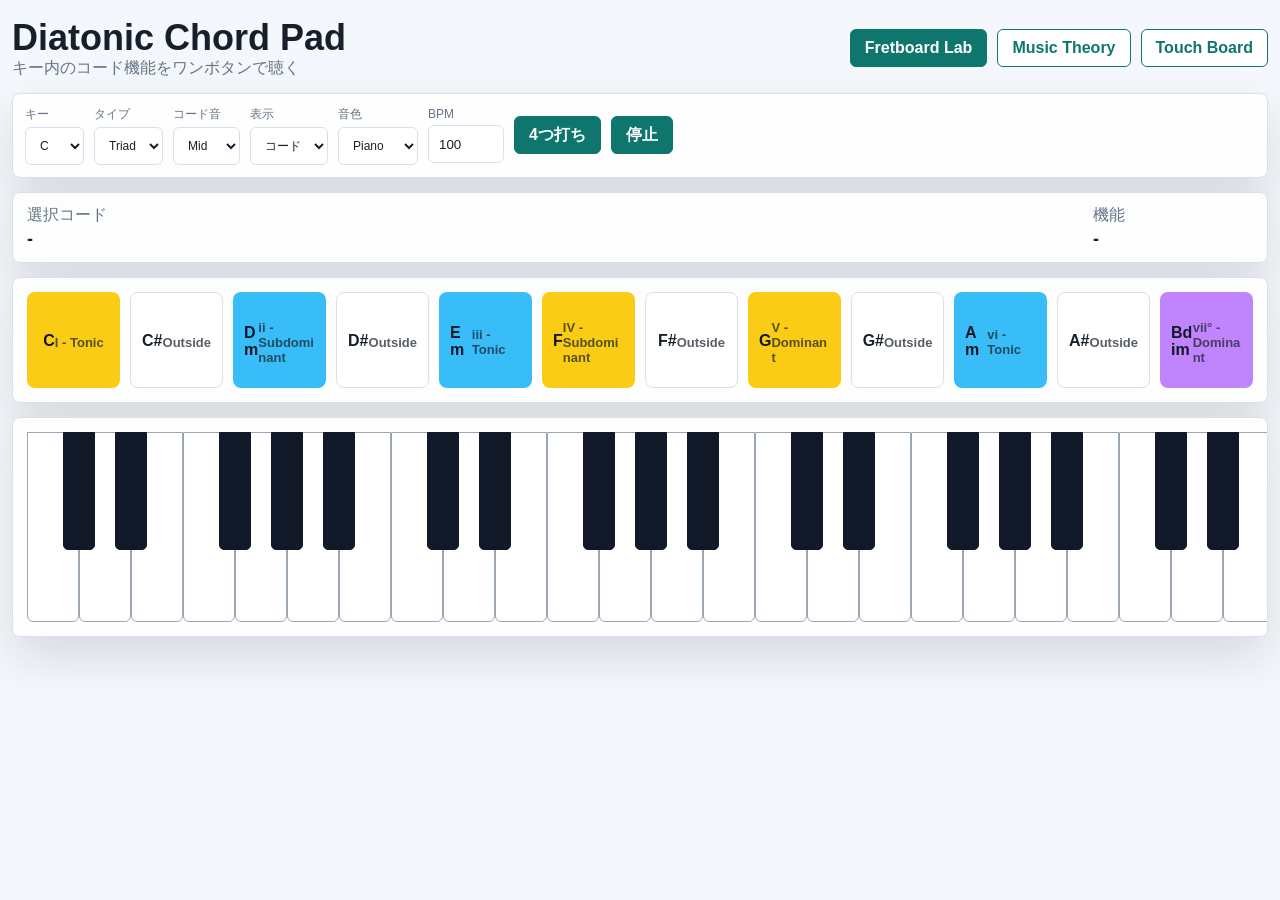
==== diatonic.html @ 3699303e "Add diatonic chord pad and touch board updates" ====
<!doctype html>
<html lang="ja">
  <head>
    <meta charset="utf-8" />
    <meta name="viewport" content="width=device-width, initial-scale=1" />
    <title>Diatonic Chord Pad</title>
    <link rel="stylesheet" href="./diatonic.css" />
  </head>
  <body>
    <main class="diatonic-app">
      <header class="app-header">
        <div>
          <h1>Diatonic Chord Pad</h1>
          <p>キー内のコード機能をワンボタンで聴く</p>
        </div>
        <nav class="nav-links" aria-label="pages">
          <a href="./index.html">Fretboard Lab</a>
          <a href="./theory.html">Music Theory</a>
          <a href="./touchboard.html">Touch Board</a>
        </nav>
      </header>

      <section class="control-bar" aria-label="controls">
        <label>
          <span>キー</span>
          <select id="keySelect"></select>
        </label>
        <label>
          <span>タイプ</span>
          <select id="chordTypeSelect">
            <option value="triad" selected>Triad</option>
            <option value="seventh">7th</option>
          </select>
        </label>
        <label>
          <span>コード音</span>
          <select id="octaveSelect">
            <option value="low">Lo</option>
            <option value="mid" selected>Mid</option>
            <option value="high">High</option>
          </select>
        </label>
        <label>
          <span>表示</span>
          <select id="viewSelect">
            <option value="plain">無地</option>
            <option value="quality" selected>コード</option>
            <option value="function">機能</option>
          </select>
        </label>
        <label>
          <span>音色</span>
          <select id="instrumentSelect">
            <option value="piano" selected>Piano</option>
            <option value="guitar">Guitar</option>
            <option value="strings">Strings</option>
            <option value="organ">Organ</option>
          </select>
        </label>
        <label>
          <span>BPM</span>
          <input id="bpmInput" type="number" min="40" max="240" step="1" value="100" />
        </label>
        <button id="fourBeatButton" type="button">4つ打ち</button>
        <button id="stopButton" type="button">停止</button>
      </section>

      <section class="status-panel">
        <div>
          <span>選択コード</span>
          <strong id="currentChord">-</strong>
        </div>
        <div>
          <span>機能</span>
          <strong id="currentFunction">-</strong>
        </div>
      </section>

      <section class="pad-section" aria-label="chord pads">
        <div id="chordPads" class="chord-pads"></div>
      </section>

      <section class="keyboard-section" aria-label="keyboard">
        <div id="keyboard" class="keyboard"></div>
      </section>
    </main>

    <script src="./diatonic.js"></script>
  </body>
</html>
---- diatonic.css ----
:root {
  color-scheme: light;
  --bg: #f4f7fb;
  --paper: #ffffff;
  --ink: #17202a;
  --muted: #657487;
  --line: #d8e1eb;
  --accent: #0f766e;
  --outside: #ffffff;
  --major: #facc15;
  --minor: #38bdf8;
  --dominant: #fb923c;
  --diminished: #c084fc;
  --tonic: #ef4444;
  --subdominant: #22c55e;
  --dominant-fn: #3b82f6;
  --shadow: 0 20px 48px rgba(23, 32, 42, 0.13);
}

* {
  box-sizing: border-box;
}

body {
  margin: 0;
  min-height: 100vh;
  background: var(--bg);
  color: var(--ink);
  font-family:
    "Segoe UI",
    "Hiragino Kaku Gothic ProN",
    "Yu Gothic UI",
    sans-serif;
}

button,
select {
  font: inherit;
}

.diatonic-app {
  display: grid;
  gap: 14px;
  width: min(1420px, calc(100vw - 24px));
  margin: 0 auto;
  padding: 18px 0 30px;
}

.app-header {
  display: flex;
  gap: 16px;
  align-items: center;
  justify-content: space-between;
}

h1,
p {
  margin: 0;
}

h1 {
  font-size: clamp(24px, 3vw, 36px);
  line-height: 1.1;
}

p,
.status-panel span {
  color: var(--muted);
}

.nav-links,
.control-bar,
.status-panel {
  display: flex;
  flex-wrap: wrap;
  gap: 10px;
  align-items: center;
}

.nav-links a,
button {
  display: inline-flex;
  align-items: center;
  justify-content: center;
  min-height: 38px;
  padding: 0 14px;
  border: 1px solid var(--accent);
  border-radius: 6px;
  background: var(--paper);
  color: var(--accent);
  font-weight: 750;
  text-decoration: none;
  cursor: pointer;
}

.nav-links a:first-child,
button {
  background: var(--accent);
  color: #fff;
}

.control-bar button.active {
  box-shadow:
    0 0 0 3px #111827,
    0 0 18px rgba(15, 118, 110, 0.35);
}

.control-bar,
.status-panel,
.pad-section,
.keyboard-section {
  border: 1px solid var(--line);
  border-radius: 8px;
  background: rgba(255, 255, 255, 0.9);
  box-shadow: var(--shadow);
}

.control-bar {
  padding: 12px;
}

.control-bar label {
  display: grid;
  gap: 4px;
  color: var(--muted);
  font-size: 12px;
}

select {
  min-height: 38px;
  padding: 0 10px;
  border: 1px solid var(--line);
  border-radius: 6px;
  background: #fff;
  color: var(--ink);
}

input {
  width: 76px;
  min-height: 38px;
  padding: 0 10px;
  border: 1px solid var(--line);
  border-radius: 6px;
  background: #fff;
  color: var(--ink);
}

.status-panel {
  justify-content: space-between;
  padding: 12px 14px;
}

.status-panel > div {
  display: grid;
  gap: 3px;
  min-width: 160px;
}

.status-panel strong {
  font-size: 18px;
}

.pad-section {
  padding: 14px;
}

.chord-pads {
  display: grid;
  grid-template-columns: repeat(12, minmax(88px, 1fr));
  gap: 10px;
}

.chord-pad {
  min-width: 0;
  min-height: 96px;
  padding: 10px;
  border: 1.5px solid var(--line);
  border-radius: 8px;
  background: var(--outside);
  color: var(--ink);
  box-shadow: none;
  cursor: pointer;
  overflow: hidden;
  text-align: left;
}

.chord-pad.diatonic {
  border-color: transparent;
  color: #111827;
}

.chord-pad.quality-major {
  background: var(--major);
}

.chord-pad.quality-minor {
  background: var(--minor);
}

.chord-pad.quality-dominant {
  background: var(--dominant);
}

.chord-pad.quality-diminished {
  background: var(--diminished);
}

.chord-pad.function-tonic {
  background: #f87171;
}

.chord-pad.function-subdominant {
  background: #4ade80;
}

.chord-pad.function-dominant {
  background: #3b82f6;
  color: #fff;
}

.chord-pad.playing,
.chord-pad.auto-playing {
  transform: translateY(-2px);
  box-shadow:
    0 0 0 3px #111827,
    0 16px 28px rgba(23, 32, 42, 0.18);
}

.pad-roman {
  display: block;
  font-size: 19px;
  font-weight: 900;
  line-height: 1.05;
  overflow-wrap: anywhere;
}

.pad-chord {
  display: block;
  margin-top: 4px;
  font-size: 16px;
  font-weight: 850;
  line-height: 1.05;
  overflow-wrap: anywhere;
}

.pad-function,
.pad-notes {
  display: block;
  margin-top: 7px;
  color: rgba(23, 32, 42, 0.72);
  font-size: 13px;
  font-weight: 750;
  line-height: 1.15;
  overflow-wrap: anywhere;
}

.function-dominant .pad-function,
.function-dominant .pad-notes {
  color: rgba(255, 255, 255, 0.82);
}

.keyboard-section {
  padding: 14px;
  overflow-x: auto;
}

.keyboard {
  position: relative;
  height: 190px;
  min-width: 1456px;
}

.white-key,
.black-key {
  position: absolute;
  display: grid;
  align-items: end;
  justify-items: center;
  border: 1px solid #9aa7b2;
  user-select: none;
  cursor: pointer;
  touch-action: none;
  -webkit-tap-highlight-color: transparent;
}

.white-key {
  top: 0;
  width: 52px;
  height: 190px;
  border-radius: 0 0 6px 6px;
  background: #fff;
  padding-bottom: 10px;
}

.black-key {
  top: 0;
  z-index: 2;
  width: 32px;
  height: 118px;
  border-color: #111827;
  border-radius: 0 0 5px 5px;
  background: #111827;
  color: #fff;
  padding-bottom: 8px;
}

.key-label {
  display: grid;
  place-items: center;
  width: 30px;
  height: 30px;
  border-radius: 50%;
  background: transparent;
  color: transparent;
  font-size: 11px;
  font-weight: 850;
}

.white-key.active .key-label,
.black-key.active .key-label {
  background: var(--accent);
  color: #fff;
  box-shadow:
    0 0 0 3px #111827,
    0 0 20px 7px rgba(15, 118, 110, 0.45);
}

@media (max-width: 900px) {
  .diatonic-app {
    width: min(100vw - 14px, 1420px);
    padding: 10px 0 20px;
  }

  .app-header {
    align-items: flex-start;
  }

  .app-header p {
    display: none;
  }

  .chord-pads {
    grid-template-columns: repeat(3, minmax(0, 1fr));
    gap: 8px;
  }

  .chord-pad {
    min-height: 88px;
    padding: 8px;
  }

  .pad-roman {
    font-size: 18px;
  }

  .pad-chord {
    font-size: 14px;
  }

  .pad-function,
  .pad-notes {
    font-size: 11px;
  }
}
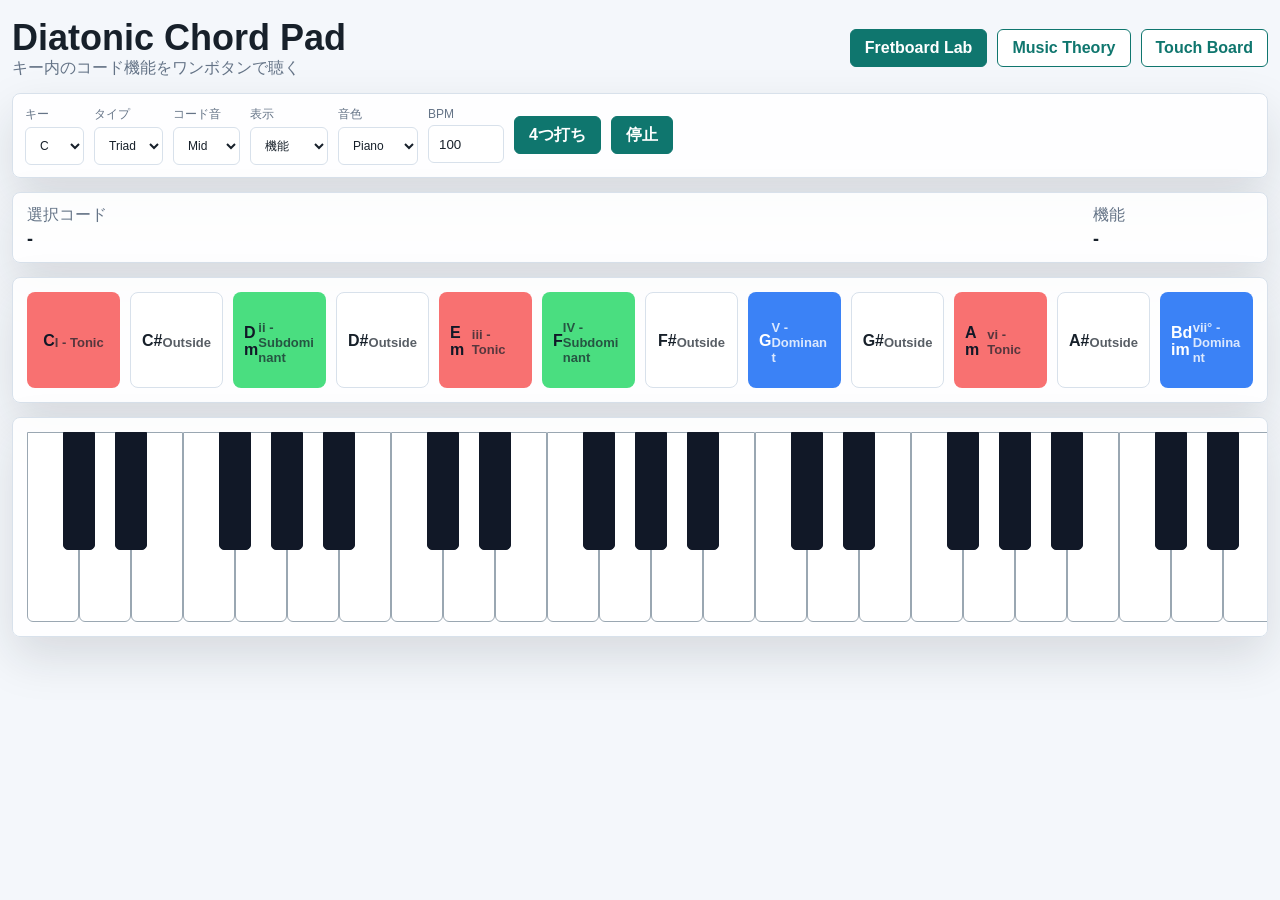
==== commit cceee551: "Add diatonic chord pad and touch board updates" ====
--- a/diatonic.html
+++ b/diatonic.html
@@ -44,8 +44,8 @@
           <span>表示</span>
           <select id="viewSelect">
             <option value="plain">無地</option>
-            <option value="quality" selected>コード</option>
-            <option value="function">機能</option>
+            <option value="quality">コード</option>
+            <option value="function" selected>機能</option>
           </select>
         </label>
         <label>
--- a/diatonic.css
+++ b/diatonic.css
@@ -31,6 +31,9 @@
     "Hiragino Kaku Gothic ProN",
     "Yu Gothic UI",
     sans-serif;
+  -webkit-touch-callout: none;
+  -webkit-user-select: none;
+  user-select: none;
 }
 
 button,
@@ -182,6 +185,11 @@
   cursor: pointer;
   overflow: hidden;
   text-align: left;
+  user-select: none;
+  -webkit-user-select: none;
+  -webkit-touch-callout: none;
+  -webkit-tap-highlight-color: transparent;
+  touch-action: none;
 }
 
 .chord-pad.diatonic {
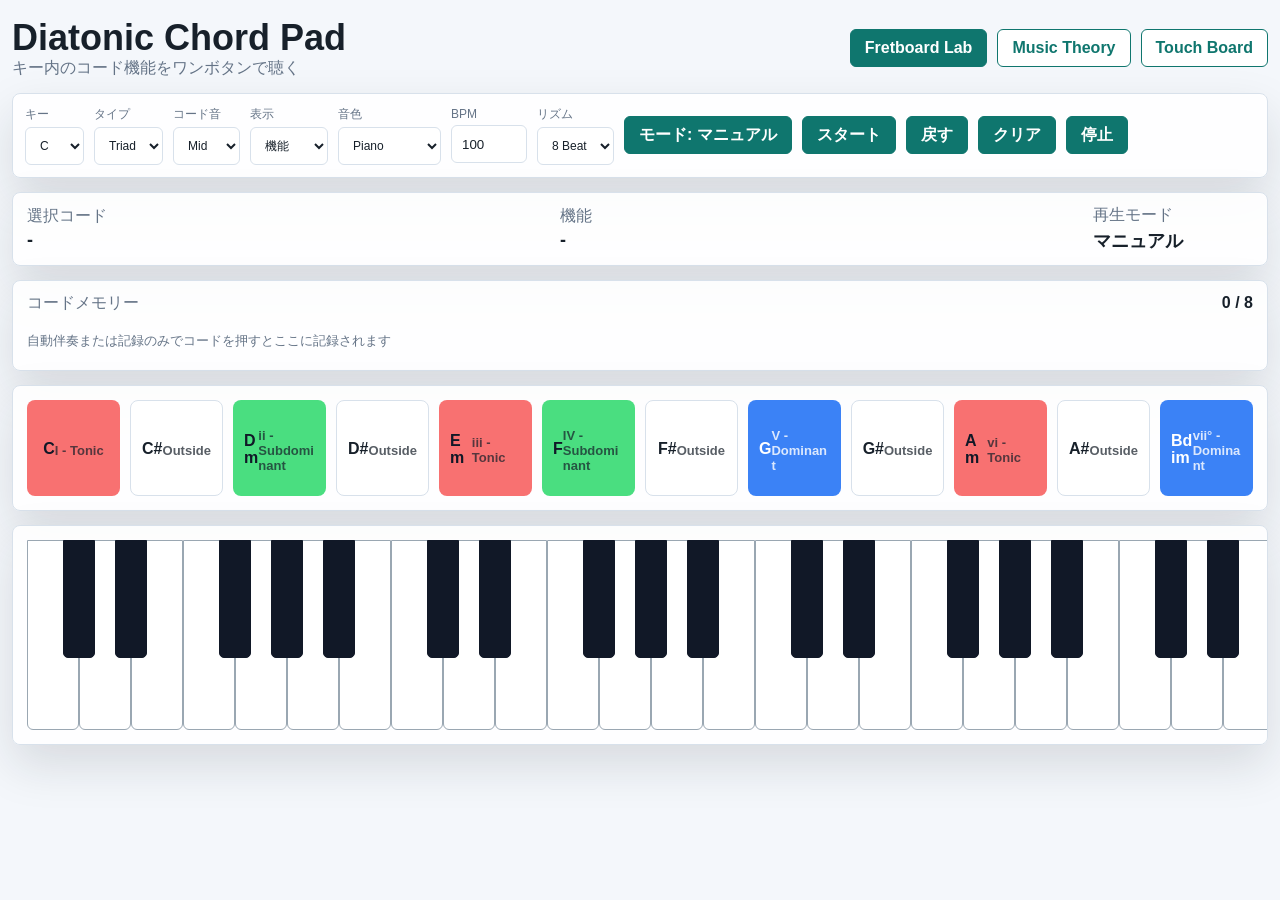
==== commit c2bff133: "Add diatonic chord pad and touch board updates" ====
--- a/diatonic.html
+++ b/diatonic.html
@@ -55,13 +55,26 @@
             <option value="guitar">Guitar</option>
             <option value="strings">Strings</option>
             <option value="organ">Organ</option>
+            <option value="lead">Lead Synth</option>
           </select>
         </label>
         <label>
           <span>BPM</span>
           <input id="bpmInput" type="number" min="40" max="240" step="1" value="100" />
         </label>
-        <button id="fourBeatButton" type="button">4つ打ち</button>
+        <label>
+          <span>リズム</span>
+          <select id="rhythmSelect">
+            <option value="4">4 Beat</option>
+            <option value="8" selected>8 Beat</option>
+            <option value="whole">Whole</option>
+            <option value="drone">Drone</option>
+          </select>
+        </label>
+        <button id="autoButton" type="button">モード: マニュアル</button>
+        <button id="startButton" type="button">スタート</button>
+        <button id="undoMemoryButton" type="button">戻す</button>
+        <button id="clearMemoryButton" type="button">クリア</button>
         <button id="stopButton" type="button">停止</button>
       </section>
 
@@ -74,6 +87,18 @@
           <span>機能</span>
           <strong id="currentFunction">-</strong>
         </div>
+        <div>
+          <span>再生モード</span>
+          <strong id="playMode">リアルタイム</strong>
+        </div>
+      </section>
+
+      <section class="memory-panel" aria-label="chord memory">
+        <div class="memory-heading">
+          <span>コードメモリー</span>
+          <strong id="memoryCount">0 / 8</strong>
+        </div>
+        <div id="memoryList" class="memory-list"></div>
       </section>
 
       <section class="pad-section" aria-label="chord pads">
--- a/diatonic.css
+++ b/diatonic.css
@@ -110,6 +110,7 @@
 
 .control-bar,
 .status-panel,
+.memory-panel,
 .pad-section,
 .keyboard-section {
   border: 1px solid var(--line);
@@ -161,6 +162,56 @@
 
 .status-panel strong {
   font-size: 18px;
+}
+
+.memory-panel {
+  display: grid;
+  gap: 10px;
+  padding: 12px 14px;
+}
+
+.memory-heading {
+  display: flex;
+  justify-content: space-between;
+  gap: 10px;
+  align-items: baseline;
+  color: var(--muted);
+}
+
+.memory-heading strong {
+  color: var(--ink);
+}
+
+.memory-list {
+  display: flex;
+  flex-wrap: wrap;
+  gap: 8px;
+  min-height: 34px;
+  align-items: center;
+}
+
+.memory-chip {
+  display: inline-flex;
+  align-items: center;
+  min-height: 30px;
+  padding: 0 10px;
+  border: 1px solid var(--line);
+  border-radius: 999px;
+  background: #fff;
+  color: var(--ink);
+  font-size: 13px;
+  font-weight: 800;
+}
+
+.memory-chip.active {
+  border-color: #111827;
+  background: var(--accent);
+  color: #fff;
+}
+
+.memory-empty {
+  color: var(--muted);
+  font-size: 13px;
 }
 
 .pad-section {
